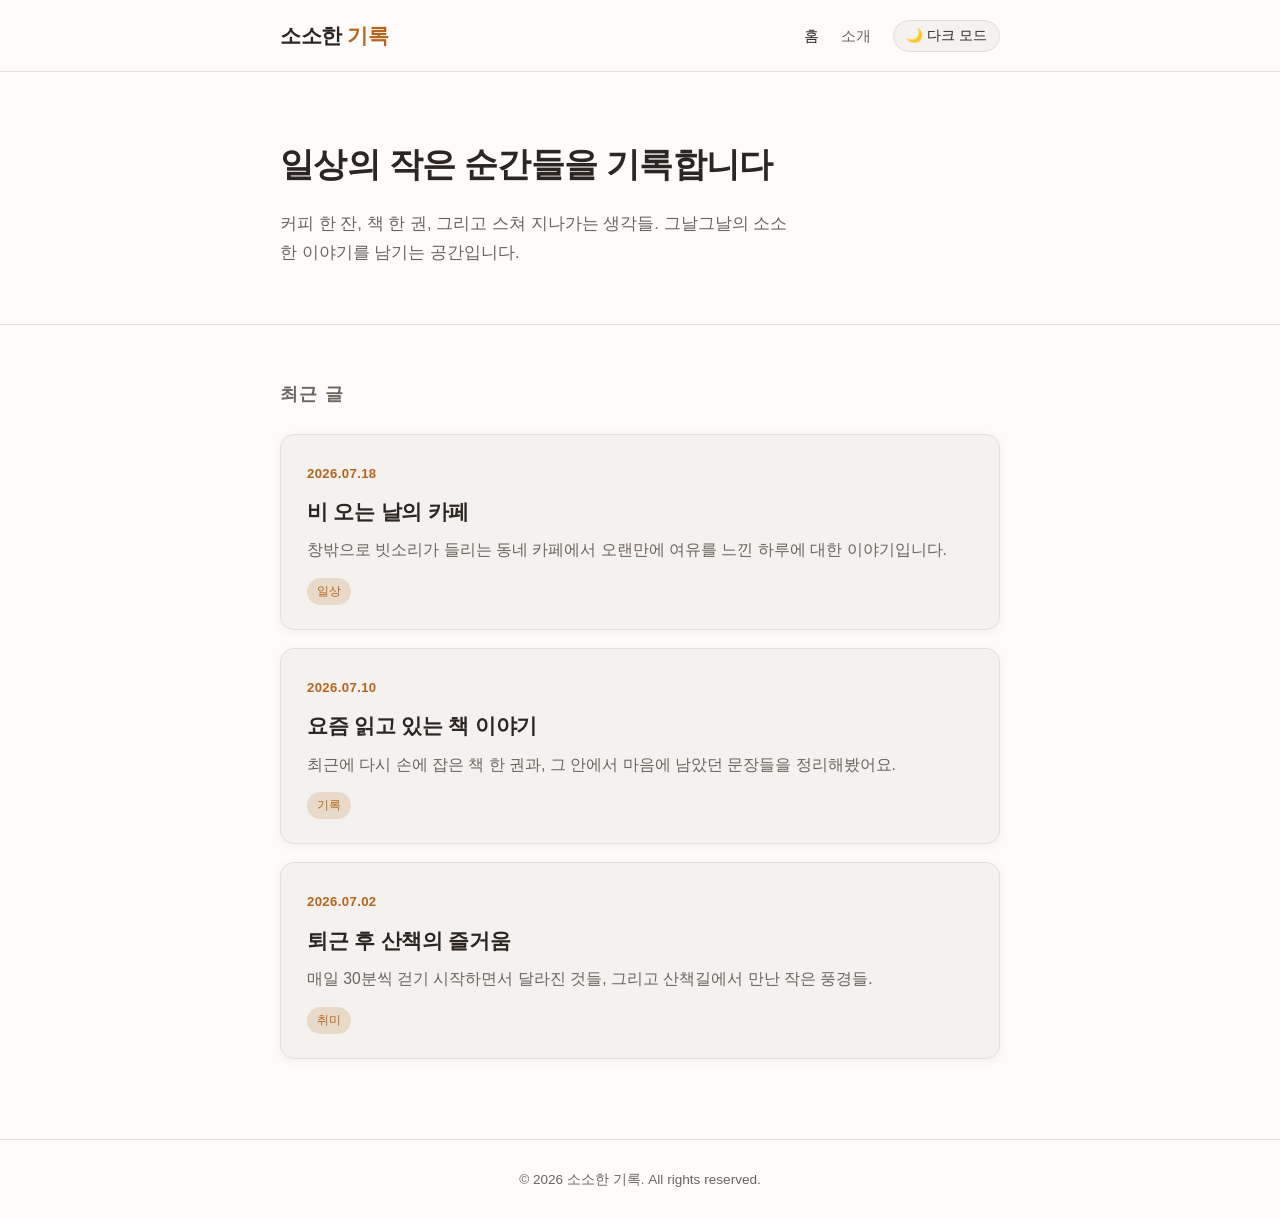
==== index.html @ 4f7f60cb "Initial commit: personal blog site + CIO morning briefing page Co-Authored-By: Claude Sonnet 5 <nore" ====
<!DOCTYPE html>
<html lang="ko">
<head>
  <meta charset="UTF-8" />
  <meta name="viewport" content="width=device-width, initial-scale=1.0" />
  <title>소소한 기록</title>
  <link rel="stylesheet" href="css/style.css" />
</head>
<body>
  <header class="site-header">
    <div class="header-inner">
      <a href="index.html" class="logo">소소한 <span>기록</span></a>
      <nav class="main-nav">
        <a href="index.html" class="active">홈</a>
        <a href="about.html">소개</a>
        <button id="theme-toggle" type="button">🌙 다크 모드</button>
      </nav>
    </div>
  </header>

  <section class="hero">
    <div class="container">
      <h1>일상의 작은 순간들을 기록합니다</h1>
      <p>커피 한 잔, 책 한 권, 그리고 스쳐 지나가는 생각들. 그날그날의 소소한 이야기를 남기는 공간입니다.</p>
    </div>
  </section>

  <main>
    <div class="container">
      <h2 class="section-title">최근 글</h2>
      <div class="post-list">
        <a class="post-card" href="posts/post-1.html">
          <span class="post-date">2026.07.18</span>
          <h2>비 오는 날의 카페</h2>
          <p>창밖으로 빗소리가 들리는 동네 카페에서 오랜만에 여유를 느낀 하루에 대한 이야기입니다.</p>
          <span class="tag">일상</span>
        </a>
        <a class="post-card" href="posts/post-2.html">
          <span class="post-date">2026.07.10</span>
          <h2>요즘 읽고 있는 책 이야기</h2>
          <p>최근에 다시 손에 잡은 책 한 권과, 그 안에서 마음에 남았던 문장들을 정리해봤어요.</p>
          <span class="tag">기록</span>
        </a>
        <a class="post-card" href="posts/post-3.html">
          <span class="post-date">2026.07.02</span>
          <h2>퇴근 후 산책의 즐거움</h2>
          <p>매일 30분씩 걷기 시작하면서 달라진 것들, 그리고 산책길에서 만난 작은 풍경들.</p>
          <span class="tag">취미</span>
        </a>
      </div>
    </div>
  </main>

  <footer class="site-footer">
    <div class="container">
      &copy; 2026 소소한 기록. All rights reserved.
    </div>
  </footer>

  <script src="js/script.js"></script>
</body>
</html>
---- css/style.css ----
:root {
  --bg: #fdfcfb;
  --bg-alt: #f4f1ee;
  --text: #2b2622;
  --text-muted: #6b6560;
  --accent: #b5651d;
  --accent-soft: #e8d9c8;
  --border: #e5ded6;
  --card-shadow: 0 2px 10px rgba(43, 38, 34, 0.06);
  --max-width: 760px;
}

:root[data-theme="dark"] {
  --bg: #1c1a18;
  --bg-alt: #262320;
  --text: #ece7e1;
  --text-muted: #a89f96;
  --accent: #e0a458;
  --accent-soft: #3a2f22;
  --border: #38332e;
  --card-shadow: 0 2px 10px rgba(0, 0, 0, 0.3);
}

* {
  box-sizing: border-box;
}

html {
  scroll-behavior: smooth;
}

body {
  margin: 0;
  font-family: "Pretendard", "Apple SD Gothic Neo", "Noto Sans KR", sans-serif;
  background: var(--bg);
  color: var(--text);
  line-height: 1.7;
  transition: background 0.25s ease, color 0.25s ease;
}

a {
  color: inherit;
  text-decoration: none;
}

.container {
  max-width: var(--max-width);
  margin: 0 auto;
  padding: 0 20px;
}

header.site-header {
  border-bottom: 1px solid var(--border);
  background: var(--bg);
  position: sticky;
  top: 0;
  z-index: 10;
}

.header-inner {
  max-width: var(--max-width);
  margin: 0 auto;
  padding: 18px 20px;
  display: flex;
  align-items: center;
  justify-content: space-between;
}

.logo {
  font-size: 1.3rem;
  font-weight: 700;
  letter-spacing: -0.02em;
}

.logo span {
  color: var(--accent);
}

nav.main-nav {
  display: flex;
  align-items: center;
  gap: 22px;
}

nav.main-nav a {
  font-size: 0.95rem;
  color: var(--text-muted);
  transition: color 0.2s ease;
}

nav.main-nav a:hover,
nav.main-nav a.active {
  color: var(--text);
}

#theme-toggle {
  border: 1px solid var(--border);
  background: var(--bg-alt);
  color: var(--text);
  border-radius: 20px;
  padding: 6px 12px;
  cursor: pointer;
  font-size: 0.85rem;
  font-family: inherit;
}

#theme-toggle:hover {
  border-color: var(--accent);
}

.hero {
  padding: 64px 0 40px;
  border-bottom: 1px solid var(--border);
}

.hero h1 {
  font-size: 2.1rem;
  margin: 0 0 12px;
  letter-spacing: -0.02em;
}

.hero p {
  color: var(--text-muted);
  font-size: 1.05rem;
  max-width: 520px;
}

main {
  padding: 40px 0 80px;
}

.section-title {
  font-size: 1.1rem;
  color: var(--text-muted);
  text-transform: uppercase;
  letter-spacing: 0.08em;
  margin-bottom: 24px;
}

.post-list {
  display: flex;
  flex-direction: column;
  gap: 18px;
}

.post-card {
  background: var(--bg-alt);
  border: 1px solid var(--border);
  border-radius: 14px;
  padding: 24px 26px;
  box-shadow: var(--card-shadow);
  transition: transform 0.2s ease, border-color 0.2s ease;
  display: block;
}

.post-card:hover {
  transform: translateY(-2px);
  border-color: var(--accent);
}

.post-date {
  font-size: 0.82rem;
  color: var(--accent);
  font-weight: 600;
  letter-spacing: 0.03em;
}

.post-card h2 {
  margin: 8px 0 8px;
  font-size: 1.3rem;
  letter-spacing: -0.01em;
}

.post-card p {
  margin: 0;
  color: var(--text-muted);
  font-size: 0.98rem;
}

.tag {
  display: inline-block;
  margin-top: 14px;
  font-size: 0.78rem;
  color: var(--accent);
  background: var(--accent-soft);
  padding: 3px 10px;
  border-radius: 999px;
}

/* Post detail page */
.post-detail header.post-head {
  padding: 56px 0 20px;
  border-bottom: 1px solid var(--border);
}

.post-detail .post-head h1 {
  font-size: 1.9rem;
  margin: 10px 0 6px;
  letter-spacing: -0.02em;
}

.post-body {
  padding: 36px 0 60px;
  font-size: 1.05rem;
}

.post-body p {
  margin: 0 0 20px;
}

.post-body h2 {
  font-size: 1.3rem;
  margin: 36px 0 14px;
}

.back-link {
  display: inline-block;
  margin-top: 20px;
  color: var(--accent);
  font-weight: 600;
  font-size: 0.9rem;
}

.back-link:hover {
  text-decoration: underline;
}

/* About page */
.about-page main {
  padding-top: 56px;
}

.profile {
  display: flex;
  align-items: center;
  gap: 20px;
  margin-bottom: 32px;
}

.avatar {
  width: 84px;
  height: 84px;
  border-radius: 50%;
  background: linear-gradient(135deg, var(--accent), var(--accent-soft));
  flex-shrink: 0;
}

.profile h1 {
  margin: 0 0 6px;
  font-size: 1.5rem;
}

.profile p {
  margin: 0;
  color: var(--text-muted);
}

.about-content p {
  margin: 0 0 18px;
}

footer.site-footer {
  border-top: 1px solid var(--border);
  padding: 28px 0;
  color: var(--text-muted);
  font-size: 0.85rem;
  text-align: center;
}

@media (max-width: 560px) {
  .header-inner {
    flex-direction: column;
    gap: 12px;
  }
  nav.main-nav {
    gap: 14px;
  }
  .hero h1 {
    font-size: 1.7rem;
  }
}
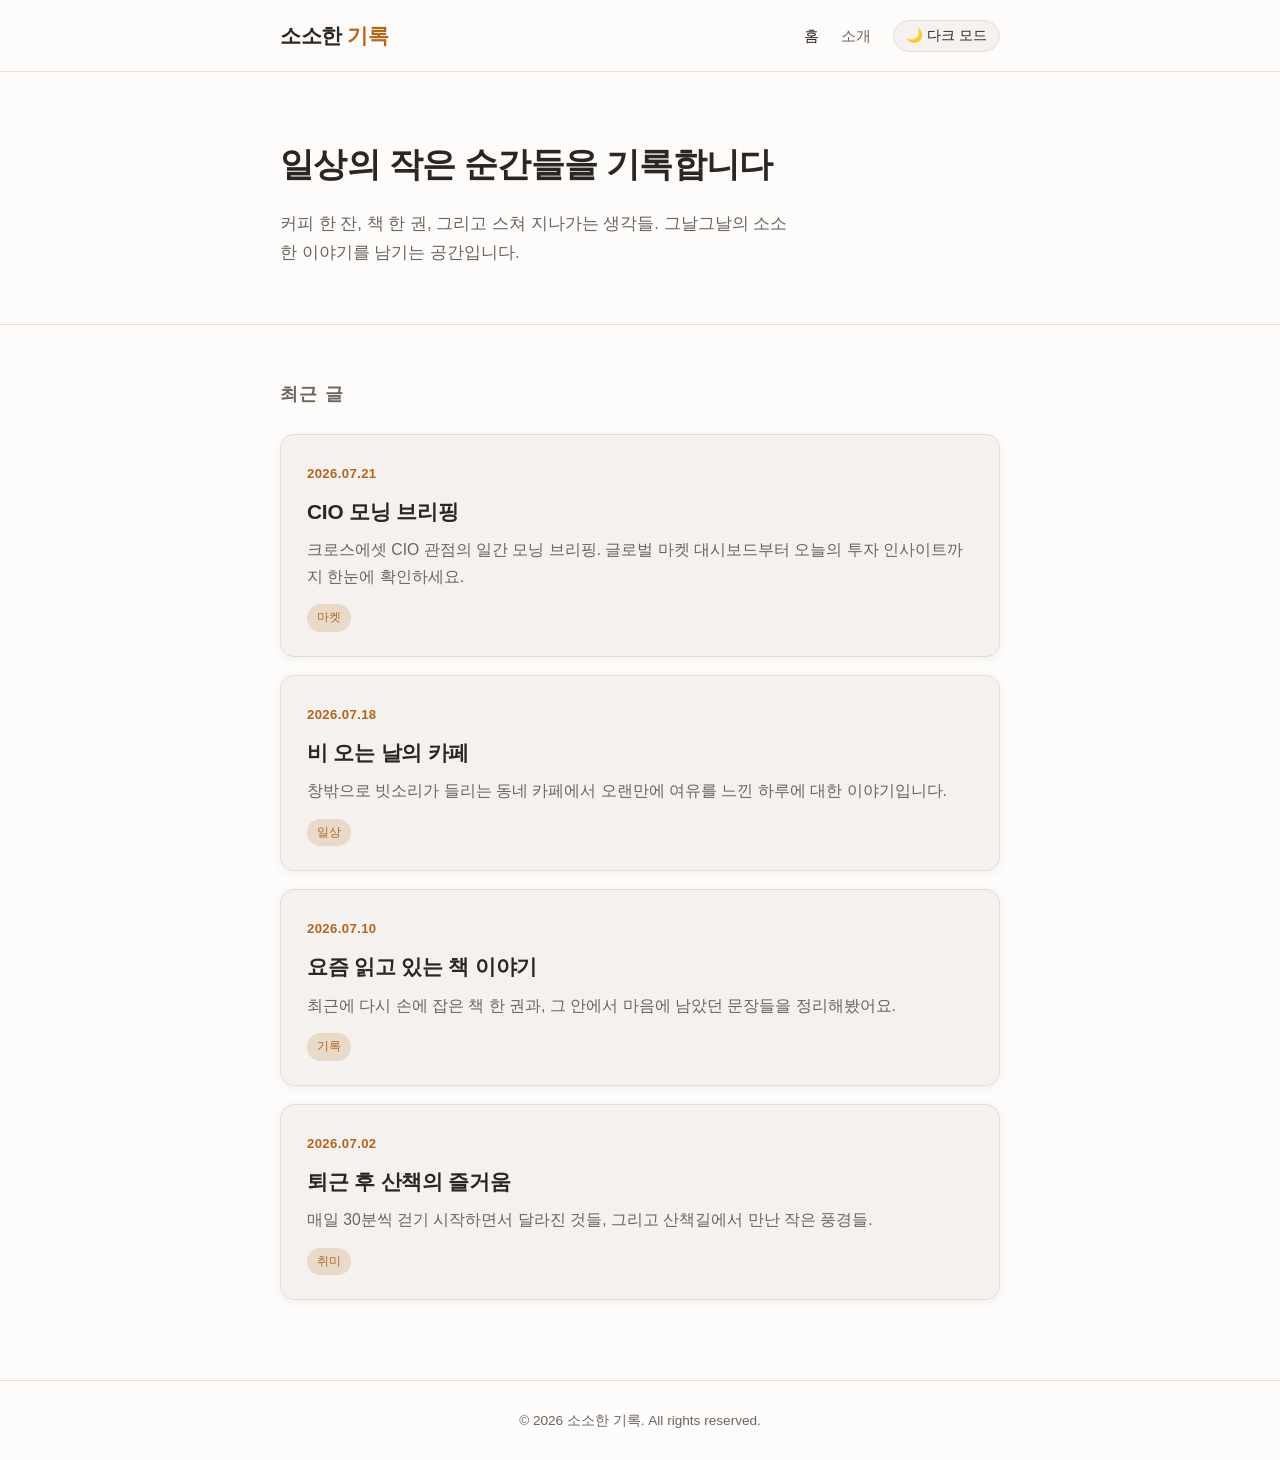
==== commit 7066ca95: "Add morning briefing link to homepage post list Co-Authored-By: Claude Sonnet 5 <noreply@anthropic.c" ====
--- a/index.html
+++ b/index.html
@@ -29,6 +29,12 @@
     <div class="container">
       <h2 class="section-title">최근 글</h2>
       <div class="post-list">
+        <a class="post-card" href="morning-briefing.html">
+          <span class="post-date">2026.07.21</span>
+          <h2>CIO 모닝 브리핑</h2>
+          <p>크로스에셋 CIO 관점의 일간 모닝 브리핑. 글로벌 마켓 대시보드부터 오늘의 투자 인사이트까지 한눈에 확인하세요.</p>
+          <span class="tag">마켓</span>
+        </a>
         <a class="post-card" href="posts/post-1.html">
           <span class="post-date">2026.07.18</span>
           <h2>비 오는 날의 카페</h2>
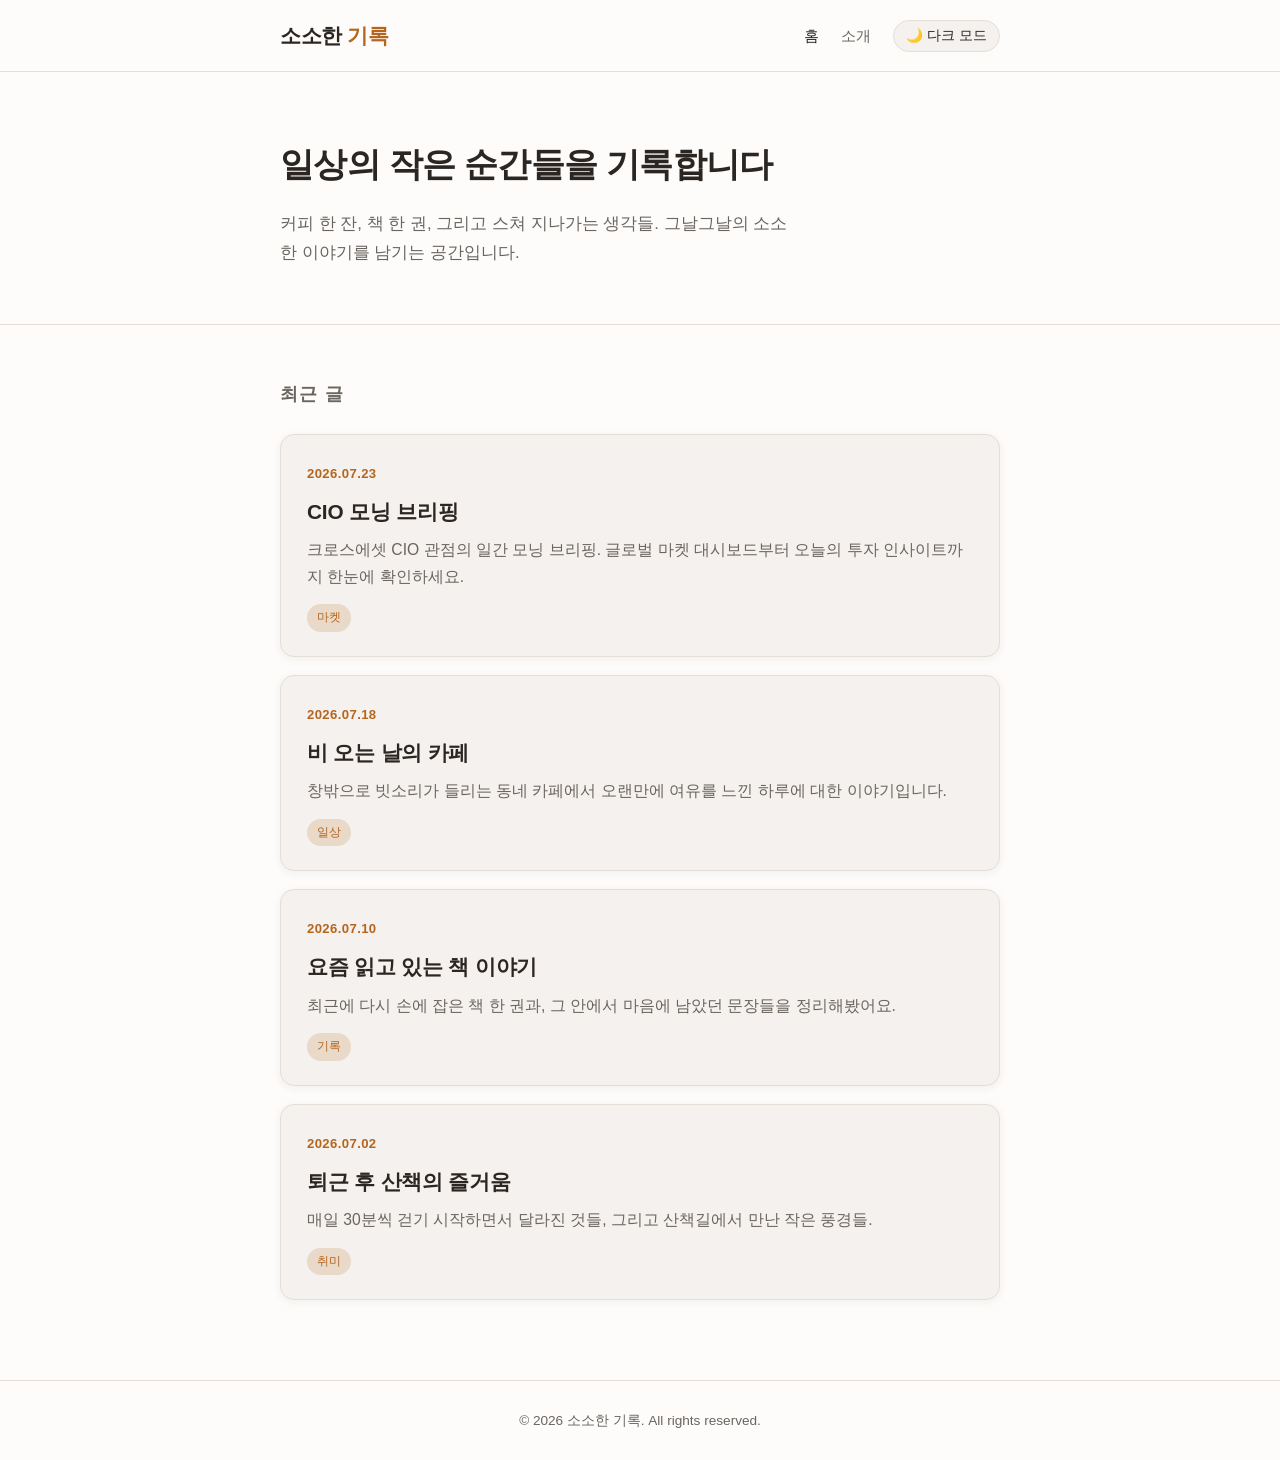
==== commit 2b905988: "Update morning briefing to 2026-07-23, add refresh button - Correct base date to 07-23 (was mistaken" ====
--- a/index.html
+++ b/index.html
@@ -30,7 +30,7 @@
       <h2 class="section-title">최근 글</h2>
       <div class="post-list">
         <a class="post-card" href="morning-briefing.html">
-          <span class="post-date">2026.07.21</span>
+          <span class="post-date">2026.07.23</span>
           <h2>CIO 모닝 브리핑</h2>
           <p>크로스에셋 CIO 관점의 일간 모닝 브리핑. 글로벌 마켓 대시보드부터 오늘의 투자 인사이트까지 한눈에 확인하세요.</p>
           <span class="tag">마켓</span>
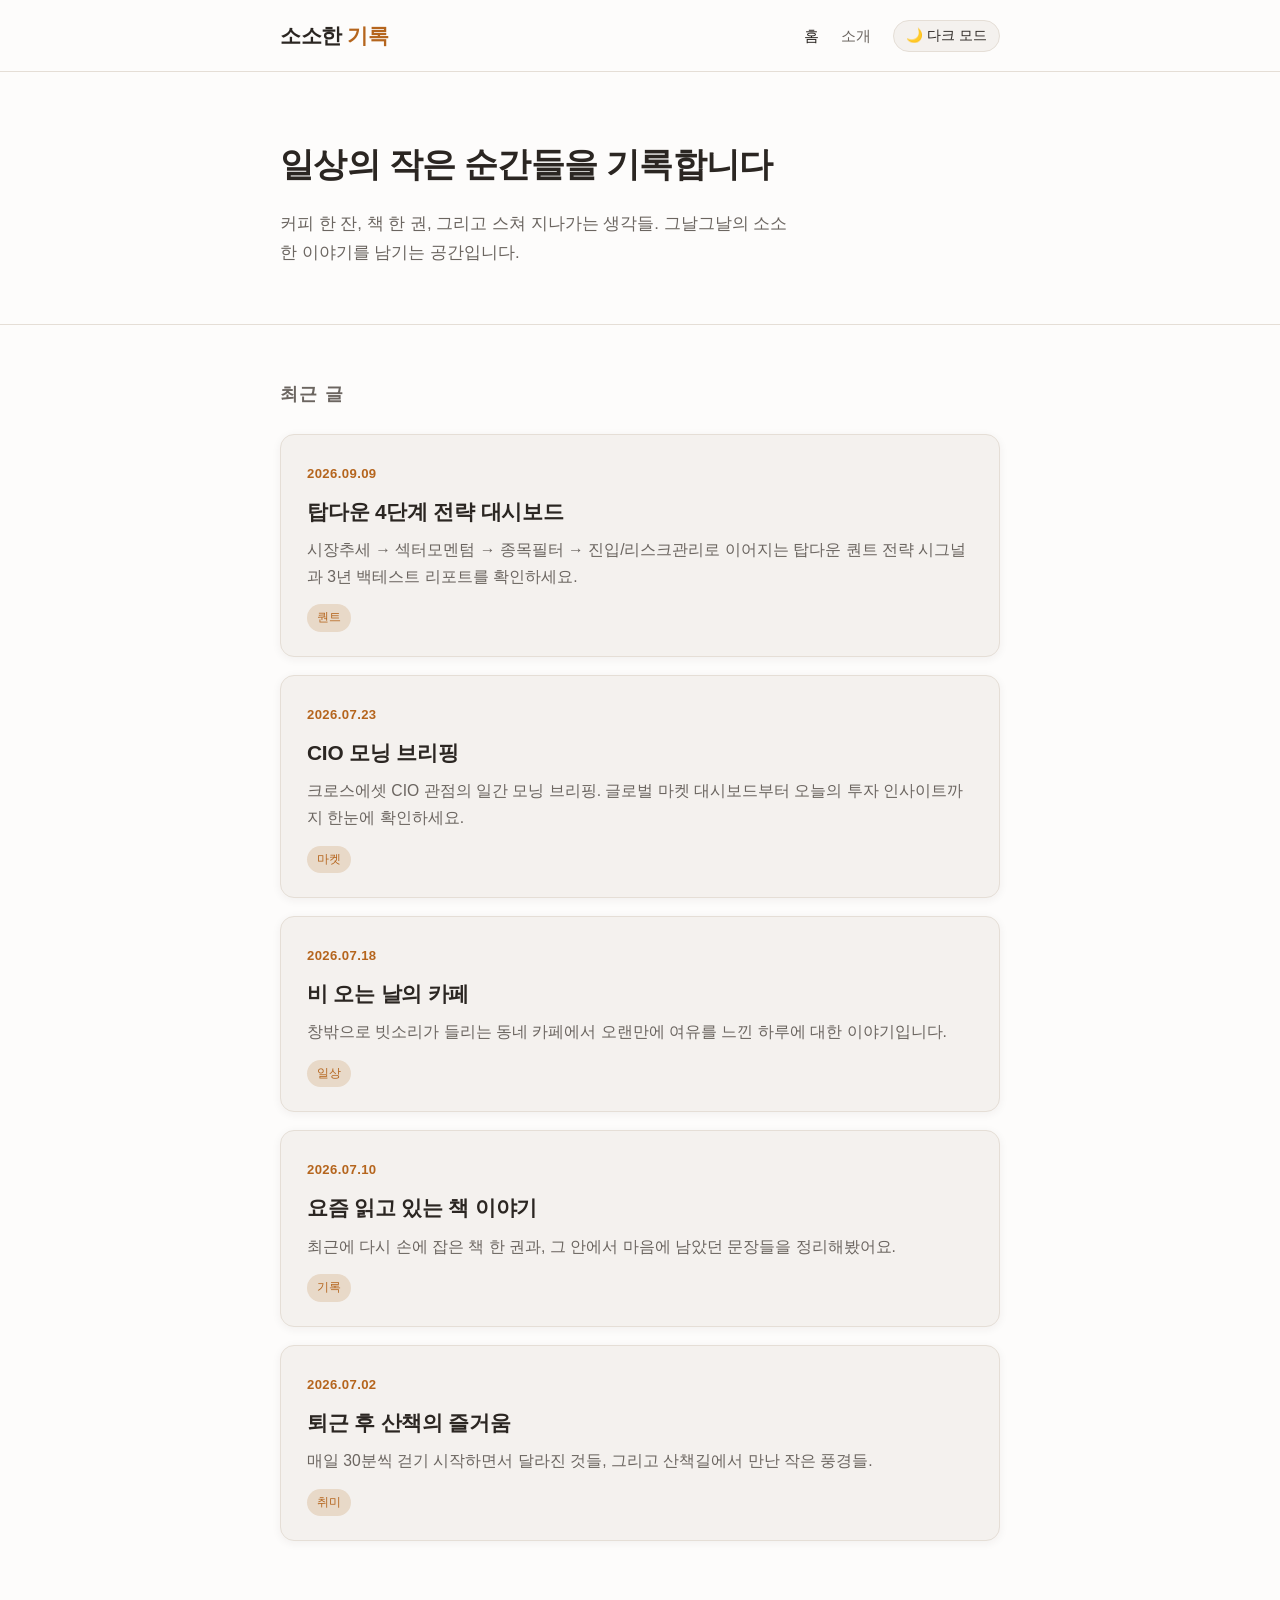
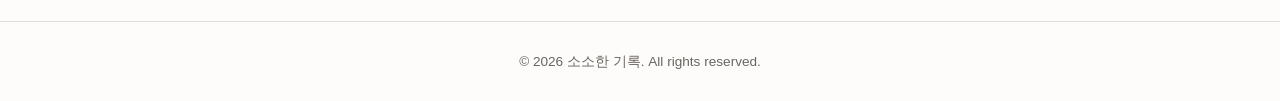
==== commit fe3aef8d: "Add top-down 4-stage quant strategy web dashboard Adds a static dashboard page (topdown-strategy.htm" ====
--- a/index.html
+++ b/index.html
@@ -29,6 +29,12 @@
     <div class="container">
       <h2 class="section-title">최근 글</h2>
       <div class="post-list">
+        <a class="post-card" href="topdown-strategy.html">
+          <span class="post-date">2026.09.09</span>
+          <h2>탑다운 4단계 전략 대시보드</h2>
+          <p>시장추세 → 섹터모멘텀 → 종목필터 → 진입/리스크관리로 이어지는 탑다운 퀀트 전략 시그널과 3년 백테스트 리포트를 확인하세요.</p>
+          <span class="tag">퀀트</span>
+        </a>
         <a class="post-card" href="morning-briefing.html">
           <span class="post-date">2026.07.23</span>
           <h2>CIO 모닝 브리핑</h2>
